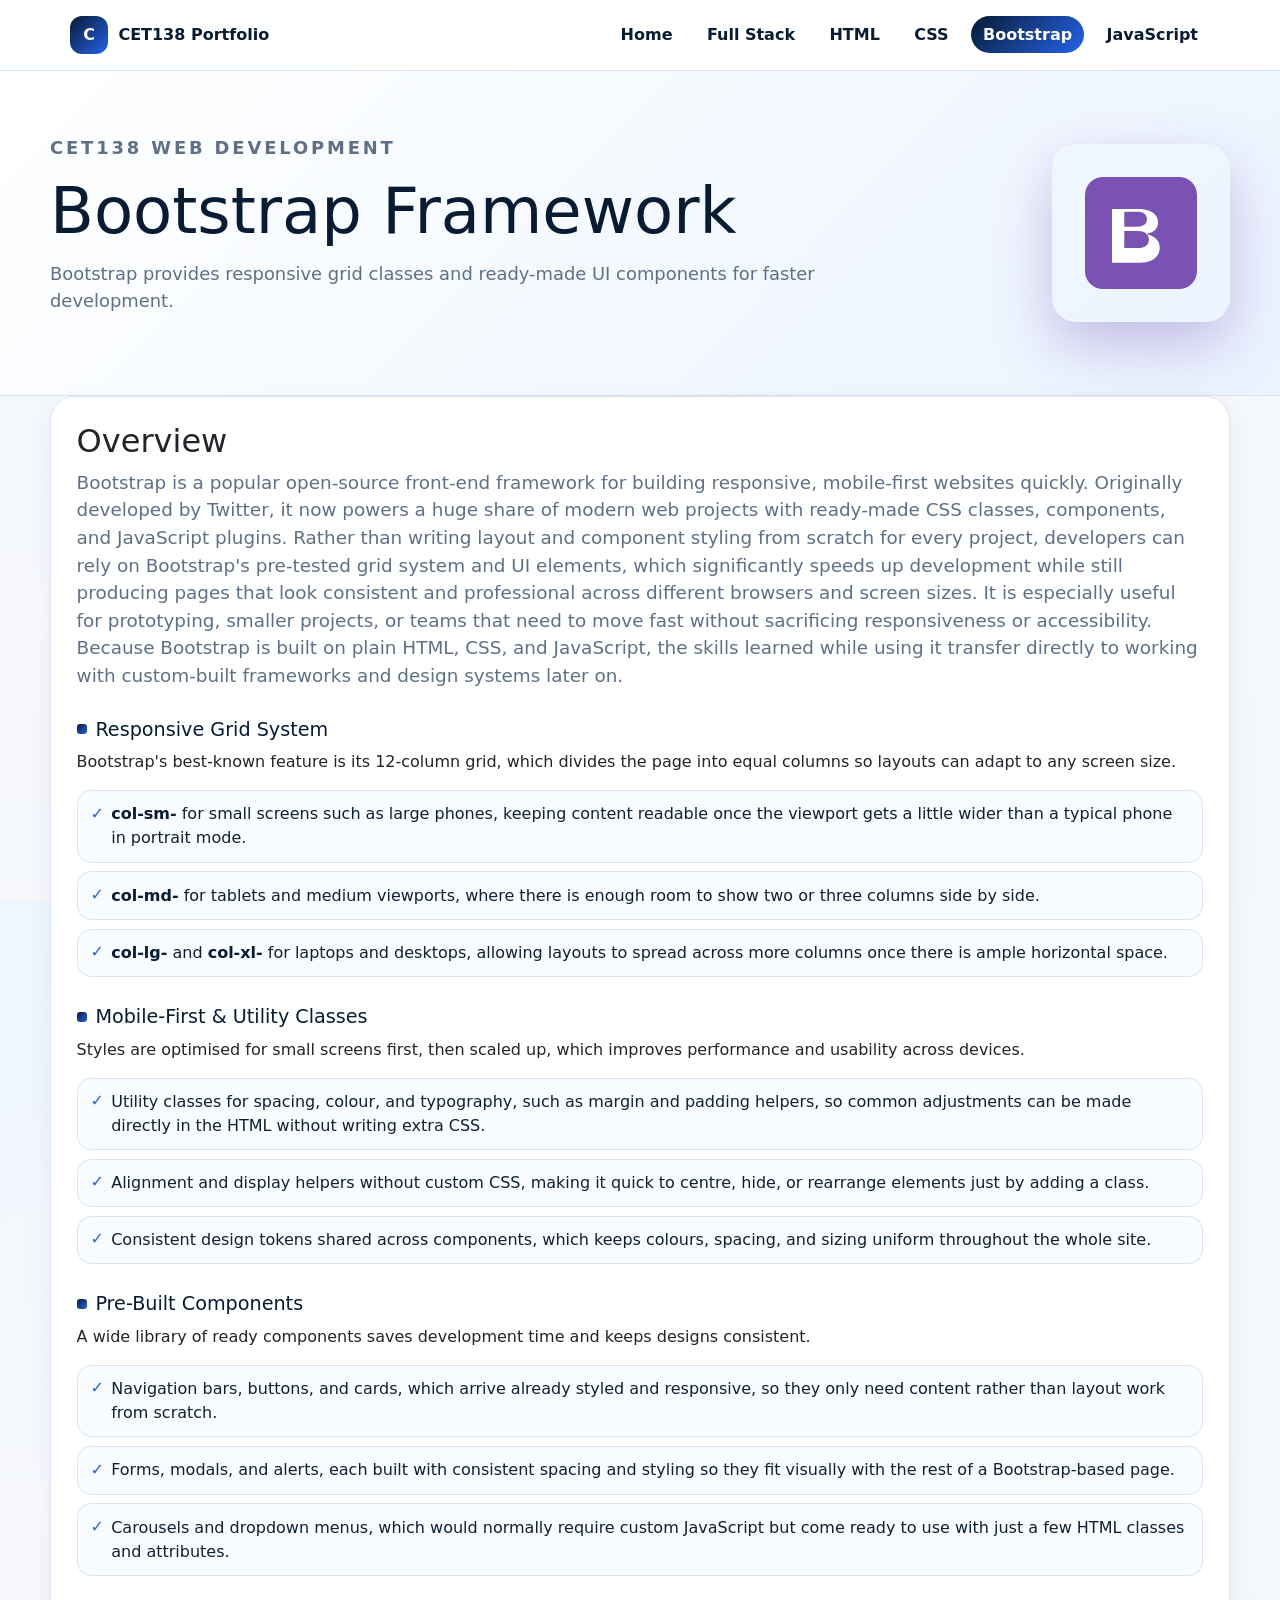
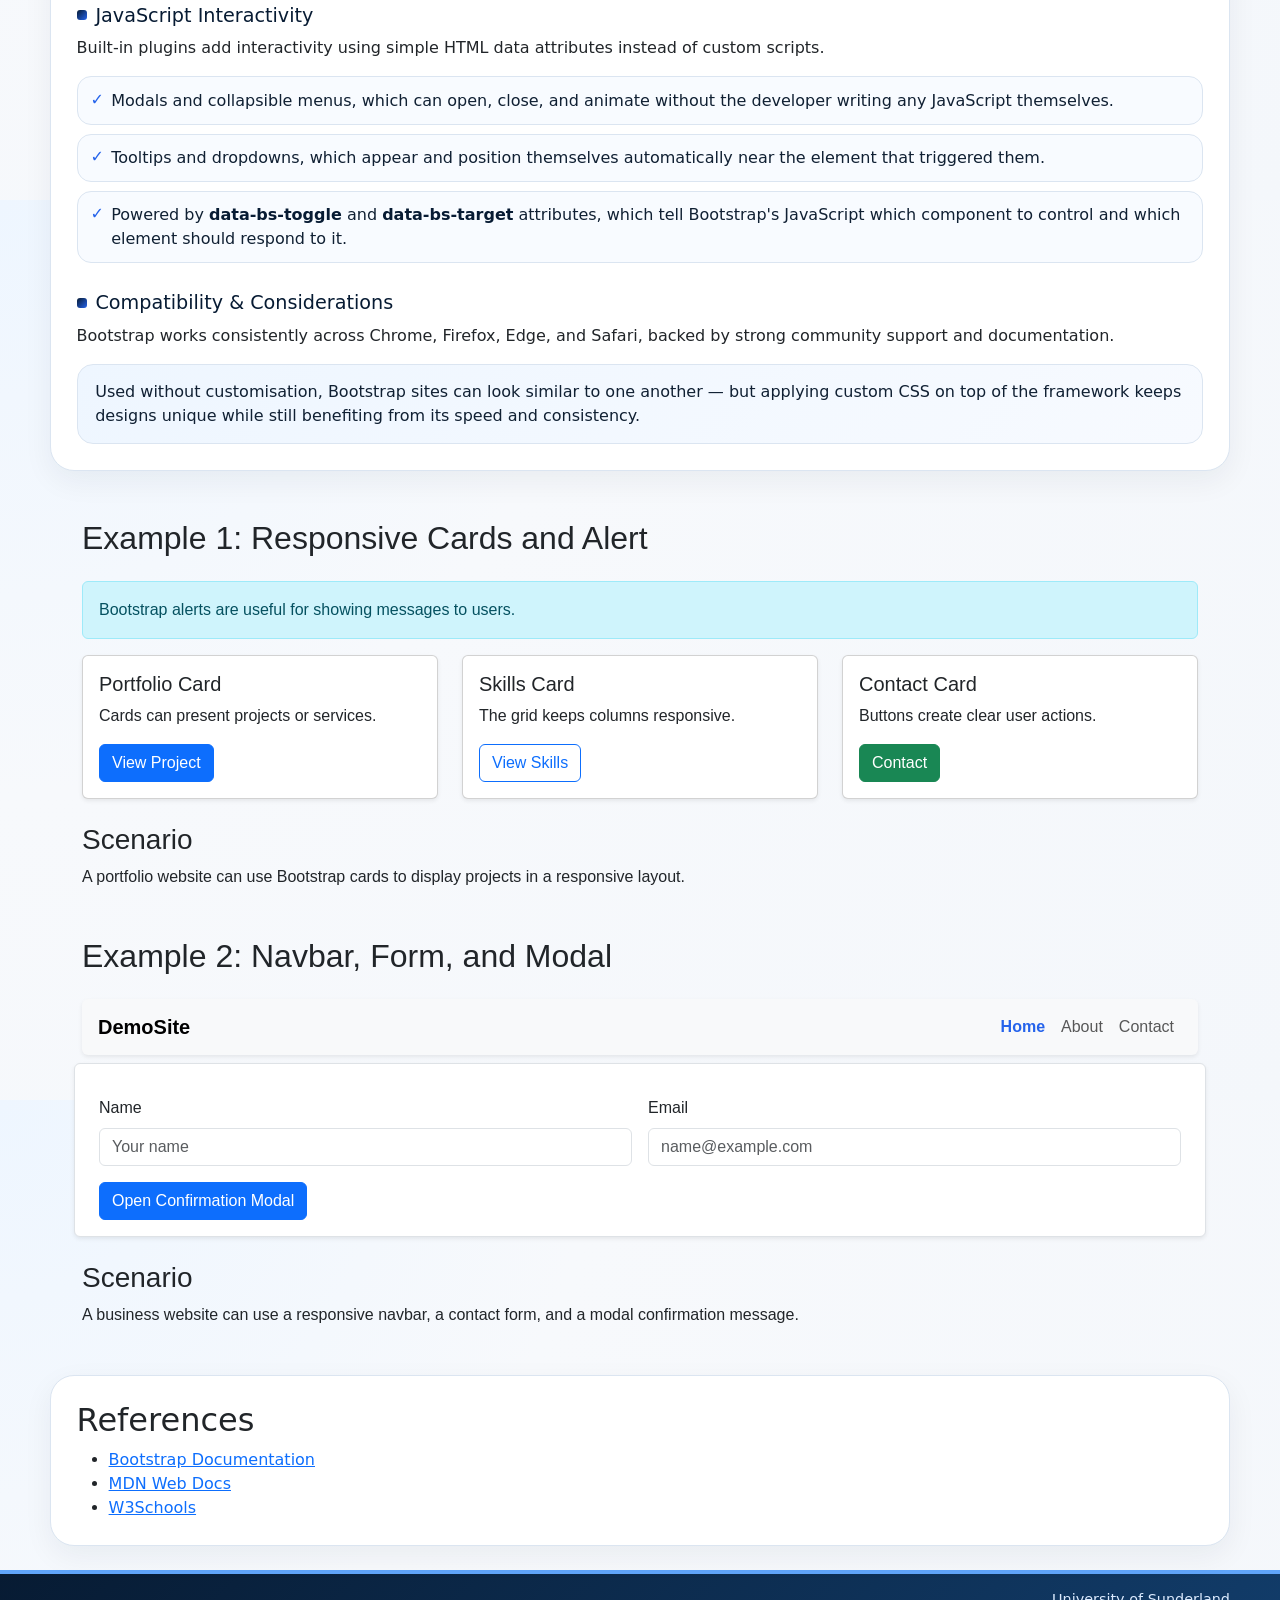
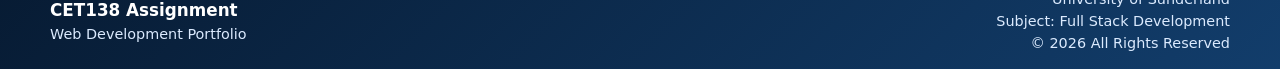
==== bootstrap.html @ c5af8782 "This is the assignment of Full Stack Development" ====
<!DOCTYPE html>
<html lang="en">
<head>
  <title>Bootstrap Framework | CET138 Portfolio</title>
  <meta charset="UTF-8">
<meta name="viewport" content="width=device-width, initial-scale=1.0">
<meta name="description" content="CET138 Web Development portfolio assignment for University of Sunderland.">
<link rel="stylesheet" href="styles.css">
<script defer src="script.js"></script>
  <link href="https://cdn.jsdelivr.net/npm/bootstrap@5.3.3/dist/css/bootstrap.min.css" rel="stylesheet">
  <style>
    /* Scoped to the Bootstrap demo section only — keeps Bootstrap components
       visually consistent with the rest of the site's font, without touching
       styles.css or any other page. !important ensures this overrides
       Bootstrap's own font-family rules on the navbar, buttons, and form
       controls (e.g. .navbar-brand, .nav-link, .btn, .form-control). */
    .container.my-5,
    .container.my-5 * {
      font-family: Inter, Arial, Helvetica, sans-serif !important;
    }

    /* Demo navbar: no underline in any state, plus a clear active-page highlight */
    #demoNavbar .nav-link,
    #demoNavbar .navbar-brand {
      text-decoration: none;
    }
    #demoNavbar .nav-link:hover,
    #demoNavbar .nav-link:focus,
    #demoNavbar .nav-link:active,
    #demoNavbar .navbar-brand:hover,
    #demoNavbar .navbar-brand:focus {
      text-decoration: none;
    }
    #demoNavbar .nav-link.active {
      color: #7952b3;
      font-weight: 700;
    }
  </style>
</head>
<body>
  <header class="site-header">
  <nav class="site-nav" aria-label="Main navigation">
    <a class="brand" href="index.html" aria-label="CET138 Portfolio Home"><span class="brand-mark">C</span><span>CET138 Portfolio</span></a>
    <button class="nav-toggle" aria-expanded="false" aria-controls="primary-nav" aria-label="Open navigation menu"><span></span><span></span><span></span></button>
    <ul id="primary-nav" class="nav-links">
      <li><a href="index.html">Home</a></li>
      <li><a href="fullstack.html">Full Stack</a></li>
      <li><a href="html.html">HTML</a></li>
      <li><a href="css.html">CSS</a></li>
      <li><a href="bootstrap.html">Bootstrap</a></li>
      <li><a href="javascript.html">JavaScript</a></li>
    </ul>
  </nav>
</header>
  <main><section class="page-hero reveal">
  <div class="page-hero-content">
    <p class="kicker">CET138 Web Development</p>
    <h1>Bootstrap Framework</h1>
    <p>Bootstrap provides responsive grid classes and ready-made UI components for faster development.</p>
  </div>
  <div class="tech-card-logo bootstrap-logo" aria-label="Bootstrap logo illustration">
  <svg xmlns="http://www.w3.org/2000/svg" viewBox="0 0 112 112" width="112" height="112">
    <rect width="112" height="112" rx="18" fill="#7952b3"/>
    <path fill="#fff" d="M27 80V32h26.6c4.2 0 7.7.6 10.6 1.7 2.9 1.1 5.1 2.7 6.6 4.7 1.5 2 2.2 4.4 2.2 7.1 0 2.1-.5 4-1.5 5.6s-2.4 2.9-4.2 3.9c-1.8 1-3.9 1.6-6.2 1.9v.5c2.5.1 4.8.8 6.9 2s3.7 2.7 4.9 4.7 1.8 4.2 1.8 6.8c0 2.9-.8 5.5-2.3 7.7-1.5 2.2-3.8 3.9-6.7 5.2-2.9 1.2-6.5 1.9-10.8 1.9H27zm12.3-30.3h12.2c3.4 0 6-.7 7.8-2s2.6-3.2 2.6-5.5c0-2.4-.8-4.2-2.5-5.5-1.7-1.3-4.1-1.9-7.3-1.9H39.3v14.9zm0 21.4h13.3c3.7 0 6.6-.8 8.5-2.3s2.8-3.6 2.8-6.2c0-2.7-1-4.8-2.9-6.3-1.9-1.5-4.8-2.2-8.6-2.2H39.3v17z"/>
  </svg>
</div>
</section>
<section class="content-card reveal"><h2>Overview</h2><p class="overview-lead">Bootstrap is a popular open-source front-end framework for building responsive, mobile-first websites quickly. Originally developed by Twitter, it now powers a huge share of modern web projects with ready-made CSS classes, components, and JavaScript plugins. Rather than writing layout and component styling from scratch for every project, developers can rely on Bootstrap's pre-tested grid system and UI elements, which significantly speeds up development while still producing pages that look consistent and professional across different browsers and screen sizes. It is especially useful for prototyping, smaller projects, or teams that need to move fast without sacrificing responsiveness or accessibility. Because Bootstrap is built on plain HTML, CSS, and JavaScript, the skills learned while using it transfer directly to working with custom-built frameworks and design systems later on.</p><h3 class="overview-sub">Responsive Grid System</h3><p>Bootstrap's best-known feature is its 12-column grid, which divides the page into equal columns so layouts can adapt to any screen size.</p><ul class="overview-list"><li><strong>col-sm-</strong> for small screens such as large phones, keeping content readable once the viewport gets a little wider than a typical phone in portrait mode.</li><li><strong>col-md-</strong> for tablets and medium viewports, where there is enough room to show two or three columns side by side.</li><li><strong>col-lg-</strong> and <strong>col-xl-</strong> for laptops and desktops, allowing layouts to spread across more columns once there is ample horizontal space.</li></ul><h3 class="overview-sub">Mobile-First &amp; Utility Classes</h3><p>Styles are optimised for small screens first, then scaled up, which improves performance and usability across devices.</p><ul class="overview-list"><li>Utility classes for spacing, colour, and typography, such as margin and padding helpers, so common adjustments can be made directly in the HTML without writing extra CSS.</li><li>Alignment and display helpers without custom CSS, making it quick to centre, hide, or rearrange elements just by adding a class.</li><li>Consistent design tokens shared across components, which keeps colours, spacing, and sizing uniform throughout the whole site.</li></ul><h3 class="overview-sub">Pre-Built Components</h3><p>A wide library of ready components saves development time and keeps designs consistent.</p><ul class="overview-list"><li>Navigation bars, buttons, and cards, which arrive already styled and responsive, so they only need content rather than layout work from scratch.</li><li>Forms, modals, and alerts, each built with consistent spacing and styling so they fit visually with the rest of a Bootstrap-based page.</li><li>Carousels and dropdown menus, which would normally require custom JavaScript but come ready to use with just a few HTML classes and attributes.</li></ul><h3 class="overview-sub">JavaScript Interactivity</h3><p>Built-in plugins add interactivity using simple HTML data attributes instead of custom scripts.</p><ul class="overview-list"><li>Modals and collapsible menus, which can open, close, and animate without the developer writing any JavaScript themselves.</li><li>Tooltips and dropdowns, which appear and position themselves automatically near the element that triggered them.</li><li>Powered by <strong>data-bs-toggle</strong> and <strong>data-bs-target</strong> attributes, which tell Bootstrap's JavaScript which component to control and which element should respond to it.</li></ul><h3 class="overview-sub">Compatibility &amp; Considerations</h3><p>Bootstrap works consistently across Chrome, Firefox, Edge, and Safari, backed by strong community support and documentation.</p><div class="overview-note">Used without customisation, Bootstrap sites can look similar to one another — but applying custom CSS on top of the framework keeps designs unique while still benefiting from its speed and consistency.</div></section>
<section class="container my-5 reveal"><h2 class="mb-4">Example 1: Responsive Cards and Alert</h2><div class="alert alert-info" role="alert">Bootstrap alerts are useful for showing messages to users.</div><div class="row g-4"><div class="col-md-4"><div class="card h-100 shadow-sm"><div class="card-body"><h3 class="h5">Portfolio Card</h3><p>Cards can present projects or services.</p><a class="btn btn-primary" href="#">View Project</a></div></div></div><div class="col-md-4"><div class="card h-100 shadow-sm"><div class="card-body"><h3 class="h5">Skills Card</h3><p>The grid keeps columns responsive.</p><a class="btn btn-outline-primary" href="#">View Skills</a></div></div></div><div class="col-md-4"><div class="card h-100 shadow-sm"><div class="card-body"><h3 class="h5">Contact Card</h3><p>Buttons create clear user actions.</p><a class="btn btn-success" href="#">Contact</a></div></div></div></div><h3 class="mt-4">Scenario</h3><p>A portfolio website can use Bootstrap cards to display projects in a responsive layout.</p></section>
<section class="container my-5 reveal"><h2 class="mb-4">Example 2: Navbar, Form, and Modal</h2><nav class="navbar navbar-expand-lg bg-body-tertiary rounded shadow-sm px-3 mb-4"><a class="navbar-brand fw-bold" href="#">DemoSite</a><button class="navbar-toggler" type="button" data-bs-toggle="collapse" data-bs-target="#demoNavbar" aria-controls="demoNavbar" aria-expanded="false" aria-label="Toggle navigation"><span class="navbar-toggler-icon"></span></button><div class="collapse navbar-collapse" id="demoNavbar"><ul class="navbar-nav ms-auto"><li class="nav-item"><a class="nav-link active" href="#">Home</a></li><li class="nav-item"><a class="nav-link" href="#">About</a></li><li class="nav-item"><a class="nav-link" href="#">Contact</a></li></ul></div></nav><form class="row g-3 bg-white border rounded shadow-sm p-3 mb-4"><div class="col-md-6"><label class="form-label" for="bsName">Name</label><input class="form-control" id="bsName" type="text" placeholder="Your name"></div><div class="col-md-6"><label class="form-label" for="bsEmail">Email</label><input class="form-control" id="bsEmail" type="email" placeholder="name@example.com"></div><div class="col-12"><button type="button" class="btn btn-primary" data-bs-toggle="modal" data-bs-target="#portfolioModal">Open Confirmation Modal</button></div></form><div class="modal fade" id="portfolioModal" tabindex="-1" aria-labelledby="portfolioModalLabel" aria-hidden="true"><div class="modal-dialog modal-dialog-centered"><div class="modal-content"><div class="modal-header"><h3 class="modal-title fs-5" id="portfolioModalLabel">Form Confirmation</h3><button type="button" class="btn-close" data-bs-dismiss="modal" aria-label="Close"></button></div><div class="modal-body">The modal opens correctly using Bootstrap data attributes and Bootstrap JavaScript.</div><div class="modal-footer"><button type="button" class="btn btn-secondary" data-bs-dismiss="modal">Close</button><button type="button" class="btn btn-primary" data-bs-dismiss="modal">Save</button></div></div></div></div><h3 class="mt-4">Scenario</h3><p>A business website can use a responsive navbar, a contact form, and a modal confirmation message.</p></section><section class="content-card reveal references"><h2>References</h2><ul><li><a href="https://getbootstrap.com/docs/5.3/getting-started/introduction/" target="_blank" rel="noopener">Bootstrap Documentation</a></li><li><a href="https://developer.mozilla.org/" target="_blank" rel="noopener">MDN Web Docs</a></li><li><a href="https://www.w3schools.com/" target="_blank" rel="noopener">W3Schools</a></li></ul></section></main>
  <footer class="footer">
  <div class="footer-inner">
    <div>
      <strong>CET138 Assignment</strong>
      <span>Web Development Portfolio</span>
    </div>
    <div class="footer-meta">
      <span>University of Sunderland</span>
      <span>Subject: Full Stack Development</span>
      <span>© 2026 All Rights Reserved</span>
    </div>
  </div>
</footer>
  <script src="https://cdn.jsdelivr.net/npm/bootstrap@5.3.3/dist/js/bootstrap.bundle.min.js"></script>
  <script>
    // Scoped to the demo Bootstrap navbar only: highlights whichever link
    // the user clicks as the "active" page, so it's always clear which one
    // is currently selected.
    (function () {
      var demoNav = document.getElementById('demoNavbar');
      if (!demoNav) return;
      var links = demoNav.querySelectorAll('.nav-link');
      links.forEach(function (link) {
        link.addEventListener('click', function (e) {
          e.preventDefault();
          links.forEach(function (l) { l.classList.remove('active'); });
          link.classList.add('active');
        });
      });
    })();
  </script>
</body>
</html>
---- styles.css ----
/* CET138 Portfolio - clean, responsive, and assignment-ready CSS */
:root{--navy:#071b33;--ink:#102033;--blue:#2563eb;--sky:#eaf3ff;--bg:#f4f7fb;--card:#ffffff;--muted:#5f7086;--border:#dbe5f1;--shadow:0 20px 50px rgba(7,27,51,.12);--radius:24px}*{box-sizing:border-box}html{height:100%;scroll-behavior:smooth}body{min-height:100vh;margin:0;display:flex;flex-direction:column;font-family:Inter,Arial,Helvetica,sans-serif;background:radial-gradient(circle at top left,#eef6ff 0,#f7f9fc 38%,#f4f7fb 100%);color:var(--ink);line-height:1.65;overflow-x:hidden}main{flex:1}a{color:var(--blue);text-decoration:none}.site-header{position:sticky;top:0;z-index:100;background:rgba(255,255,255,.92);border-bottom:1px solid var(--border);backdrop-filter:blur(14px)}.site-nav{max-width:1180px;margin:auto;display:flex;justify-content:space-between;align-items:center;padding:1rem 1.25rem}.brand{display:flex;align-items:center;gap:.65rem;color:var(--navy);font-weight:900;text-decoration:none}.brand:hover,.brand:focus,.brand:active{text-decoration:none;color:var(--navy)}.brand-mark{width:38px;height:38px;border-radius:12px;display:grid;place-items:center;background:linear-gradient(135deg,var(--navy),var(--blue));color:#fff}.nav-links{display:flex;gap:.65rem;list-style:none;margin:0;padding:0}.nav-links a{font-weight:800;color:var(--navy);padding:.55rem .75rem;border-radius:999px;text-decoration:none}.nav-links a:hover,.nav-links a:focus{background:var(--sky);text-decoration:none}.nav-links a.active{background:linear-gradient(135deg,var(--navy),var(--blue));color:#fff;text-decoration:none}.nav-links a.active:hover,.nav-links a.active:focus{background:linear-gradient(135deg,var(--navy),var(--blue));text-decoration:none}.nav-toggle{display:none;background:none;border:0;cursor:pointer}.nav-toggle span{display:block;width:26px;height:3px;background:var(--navy);margin:5px;border-radius:5px}.home-hero{min-height:calc(100vh - 142px);display:grid;place-items:center;padding:3rem 1.25rem}.home-panel{max-width:950px;text-align:center;background:rgba(255,255,255,.88);border:1px solid var(--border);border-radius:32px;box-shadow:var(--shadow);padding:clamp(2rem,5vw,4rem)}.kicker{text-transform:uppercase;letter-spacing:.16em;font-weight:900;color:var(--blue);font-size:.78rem}.home-panel h1,.page-hero h1{font-size:clamp(2.25rem,5vw,4.4rem);line-height:1.05;margin:.4rem 0 1rem;color:var(--navy)}.home-panel p,.page-hero p{font-size:1.12rem;color:var(--muted)}.hero-actions{display:flex;justify-content:center;gap:1rem;flex-wrap:wrap;margin-top:1.4rem}.btn{display:inline-flex;align-items:center;justify-content:center;border:0;border-radius:999px;padding:.9rem 1.25rem;font-weight:900;cursor:pointer}.primary{background:linear-gradient(135deg,var(--navy),var(--blue));color:#fff;box-shadow:0 14px 30px rgba(37,99,235,.22)}.secondary{background:#e8eef8;color:var(--navy)}.page-hero{max-width:none;padding:4rem max(1.25rem,calc((100vw - 1180px)/2));display:grid;grid-template-columns:1fr auto;gap:2rem;align-items:center;background:linear-gradient(135deg,#ffffff,#eaf3ff);border-bottom:1px solid var(--border)}.page-hero-content{max-width:820px}.tech-card-logo{width:178px;height:178px;display:grid;place-items:center;position:relative}.html-logo{background:#f15b2a;border-radius:24px;box-shadow:var(--shadow)}.logo-text{font-size:1.7rem;color:#fff;font-weight:900;letter-spacing:.05em;margin-top:.85rem}.html-logo svg,.css-logo svg{width:120px;height:124px}.html-bg,.html-side{fill:#fff}.html-five{fill:#f15b2a}.css-logo{background:transparent;border-radius:0;box-shadow:none;border:none}.bootstrap-logo{box-shadow:0 22px 55px rgba(121,82,179,.35);border-radius:24px}.js-logo{align-items:end;justify-items:end;background:#f7df1e;border-radius:16px;box-shadow:var(--shadow);padding:1rem}.js-logo span{font-size:4.4rem;font-weight:900;color:#1f2937}.fs-logo{border-radius:28px;background:linear-gradient(135deg,var(--navy),var(--blue));color:#fff;box-shadow:var(--shadow)}.fs-logo span{font-size:4rem;font-weight:900}.content-card{max-width:1180px;margin:0 auto 1.5rem;padding:1.6rem;background:var(--card);border:1px solid var(--border);border-radius:var(--radius);box-shadow:0 10px 30px rgba(7,27,51,.06)}h2{font-size:clamp(1.45rem,3vw,2.15rem);color:var(--navy);margin-top:0}h3{color:#123d6b}.architecture{display:flex;justify-content:center;align-items:center;gap:1rem;flex-wrap:wrap;margin:1rem 0}.architecture div{padding:1rem 1.2rem;border-radius:16px;background:var(--navy);color:#fff;font-weight:900}.architecture span{font-size:1.7rem;color:var(--blue);font-weight:900}.card-grid{display:grid;grid-template-columns:repeat(auto-fit,minmax(230px,1fr));gap:1rem;margin-top:1rem}.topic-card{background:#f8fbff;border:1px solid var(--border);border-radius:18px;padding:1rem}.status{color:var(--muted);margin-top:1rem}.semantic-demo{border:1px solid var(--border);border-radius:20px;overflow:hidden;background:#f8fbff}.semantic-demo header,.semantic-demo footer{background:var(--navy);color:#fff;padding:1rem}.semantic-demo nav{display:flex;gap:1rem;flex-wrap:wrap}.semantic-demo nav a{color:#dbeafe}.semantic-demo main{display:grid;grid-template-columns:2fr 1fr;gap:1rem;padding:1rem}.semantic-demo article,.semantic-demo aside{background:#fff;border-radius:16px;padding:1rem}.example-header{display:flex;justify-content:space-between;align-items:center;gap:1rem;flex-wrap:wrap}.badge-row{display:flex;gap:.6rem}.badge{width:54px;height:54px;border-radius:16px;display:grid;place-items:center;color:white;font-weight:900;box-shadow:0 12px 26px rgba(7,27,51,.12)}.html-badge{background:#f15b2a}.css-badge{background:#0878bd}.js-badge{background:#f7df1e;color:#1f2937}.modern-form,.todo-form{display:grid;gap:1rem}.modern-form{background:linear-gradient(180deg,#fff,#f8fbff);border:1px solid var(--border);border-radius:22px;padding:1.3rem}.form-grid{display:grid;grid-template-columns:repeat(2,minmax(0,1fr));gap:1rem}.form-group{display:grid;gap:.4rem}.form-demo label,.todo-form label{font-weight:800;color:var(--navy)}.form-demo input,.form-demo select,.todo-form input{width:100%;border:1px solid var(--border);border-radius:14px;padding:.9rem;background:#fff}.form-demo input:focus,.form-demo select:focus,.todo-form input:focus{outline:0;border-color:var(--blue);box-shadow:0 0 0 4px rgba(37,99,235,.14)}.choice-card{border:1px solid var(--border);border-radius:18px;padding:1rem;background:#f8fbff;display:grid;gap:.7rem}.choice-card legend{font-weight:900;color:var(--navy);padding:0 .35rem}.option-row{display:flex!important;align-items:center;gap:.65rem;background:#fff;border:1px solid var(--border);border-radius:14px;padding:.75rem .85rem}.option-row input{width:auto!important;margin:0;accent-color:var(--blue)}.form-submit{width:100%}.flex-demo{display:flex;gap:1rem;flex-wrap:wrap}.flex-demo article{flex:1 1 230px;padding:1.25rem;border-radius:20px;background:linear-gradient(135deg,#edf6ff,#fff);border:1px solid var(--border)}.grid-gallery{display:grid;grid-template-columns:repeat(auto-fit,minmax(160px,1fr));gap:1rem}.grid-gallery div{min-height:125px;border-radius:20px;display:grid;place-items:center;background:linear-gradient(135deg,#dbeafe,#fff);border:1px solid var(--border);font-weight:900;color:var(--navy)}.input-row{display:flex;gap:.8rem}.todo-list{list-style:none;padding:0;display:grid;gap:.7rem}.todo-list li{display:flex;justify-content:space-between;align-items:center;gap:.8rem;border:1px solid var(--border);background:#f8fbff;border-radius:16px;padding:.8rem}.todo-list .done{text-decoration:line-through;color:var(--muted)}.weather-section{background:linear-gradient(180deg,#fff,#eef7ff)}.weather-button{border:0;border-radius:16px;padding:1rem 1.35rem;background:linear-gradient(135deg,var(--navy),var(--blue));color:#fff;font-weight:900;box-shadow:0 14px 28px rgba(37,99,235,.22);cursor:pointer}.weather-card{margin-top:1rem;padding:1.25rem;border-radius:18px;background:#fff;border:1px solid var(--border);box-shadow:0 12px 30px rgba(7,27,51,.08);display:block;max-width:320px}.references ul{margin-bottom:0}.footer{margin-top:auto;background:linear-gradient(135deg,#071b33,#123d6b);color:#fff;border-top:4px solid #60a5fa;padding:.95rem 1.25rem}.footer-inner{max-width:1180px;margin:auto;display:flex;justify-content:space-between;align-items:center;gap:1rem;flex-wrap:wrap}.footer strong{display:block;font-size:1.05rem}.footer span{display:block;color:#dbeafe;font-size:.9rem}.footer-meta{text-align:right}.reveal{opacity:0;transform:translateY(22px);transition:opacity .7s ease,transform .7s ease}.reveal.visible{opacity:1;transform:translateY(0)}@media(max-width:820px){.nav-toggle{display:block}.nav-links{display:none;position:absolute;top:72px;right:1rem;left:1rem;flex-direction:column;background:#fff;border:1px solid var(--border);border-radius:20px;box-shadow:var(--shadow);padding:1rem}.nav-links.open{display:flex}.page-hero{grid-template-columns:1fr}.tech-card-logo{width:140px;height:140px}.form-grid,.semantic-demo main{grid-template-columns:1fr}.input-row{flex-direction:column}.footer-inner,.footer-meta{text-align:center;justify-content:center}}
/* Bootstrap section: keep typography consistent with the rest of the site */
.container,.container .navbar,.container .navbar-brand,.container .nav-link,.container .form-control,.container .form-label,.container .btn,.container .modal-content,.container .alert,.container .card{font-family:Inter,Arial,Helvetica,sans-serif!important}
/* Bootstrap demo navbar: no underline in any state, plus active-link highlight */
.navbar .nav-link,.navbar-brand{text-decoration:none}
.navbar .nav-link:hover,.navbar .nav-link:focus,.navbar .nav-link:active,.navbar-brand:hover,.navbar-brand:focus{text-decoration:none}
.navbar .nav-link.active{text-decoration:none;font-weight:700;color:var(--blue)!important}
/* Overview section: scannable layout with lead text, subheadings, and bullet lists */
.overview-lead{font-size:1.15rem;color:var(--muted);margin-top:.25rem}
.content-card h3.overview-sub{font-size:1.2rem;color:var(--navy);margin:1.75rem 0 .6rem;display:flex;align-items:center;gap:.55rem}
.content-card h3.overview-sub::before{content:"";width:10px;height:10px;border-radius:3px;background:linear-gradient(135deg,var(--navy),var(--blue));display:inline-block;flex-shrink:0}
.overview-list{margin:.4rem 0 1rem;padding:0;list-style:none;display:grid;gap:.55rem}
.overview-list li{position:relative;padding:.7rem .9rem .7rem 2.1rem;background:#f8fbff;border:1px solid var(--border);border-radius:14px;color:var(--ink)}
.overview-list li::before{content:"✓";position:absolute;left:.8rem;top:.65rem;color:var(--blue);font-weight:900}
.overview-list li strong{color:var(--navy)}
.overview-note{margin:1rem 0 0;padding:.95rem 1.1rem;border-radius:16px;background:linear-gradient(135deg,#eef6ff,#f7faff);border:1px solid var(--border);color:var(--ink)}
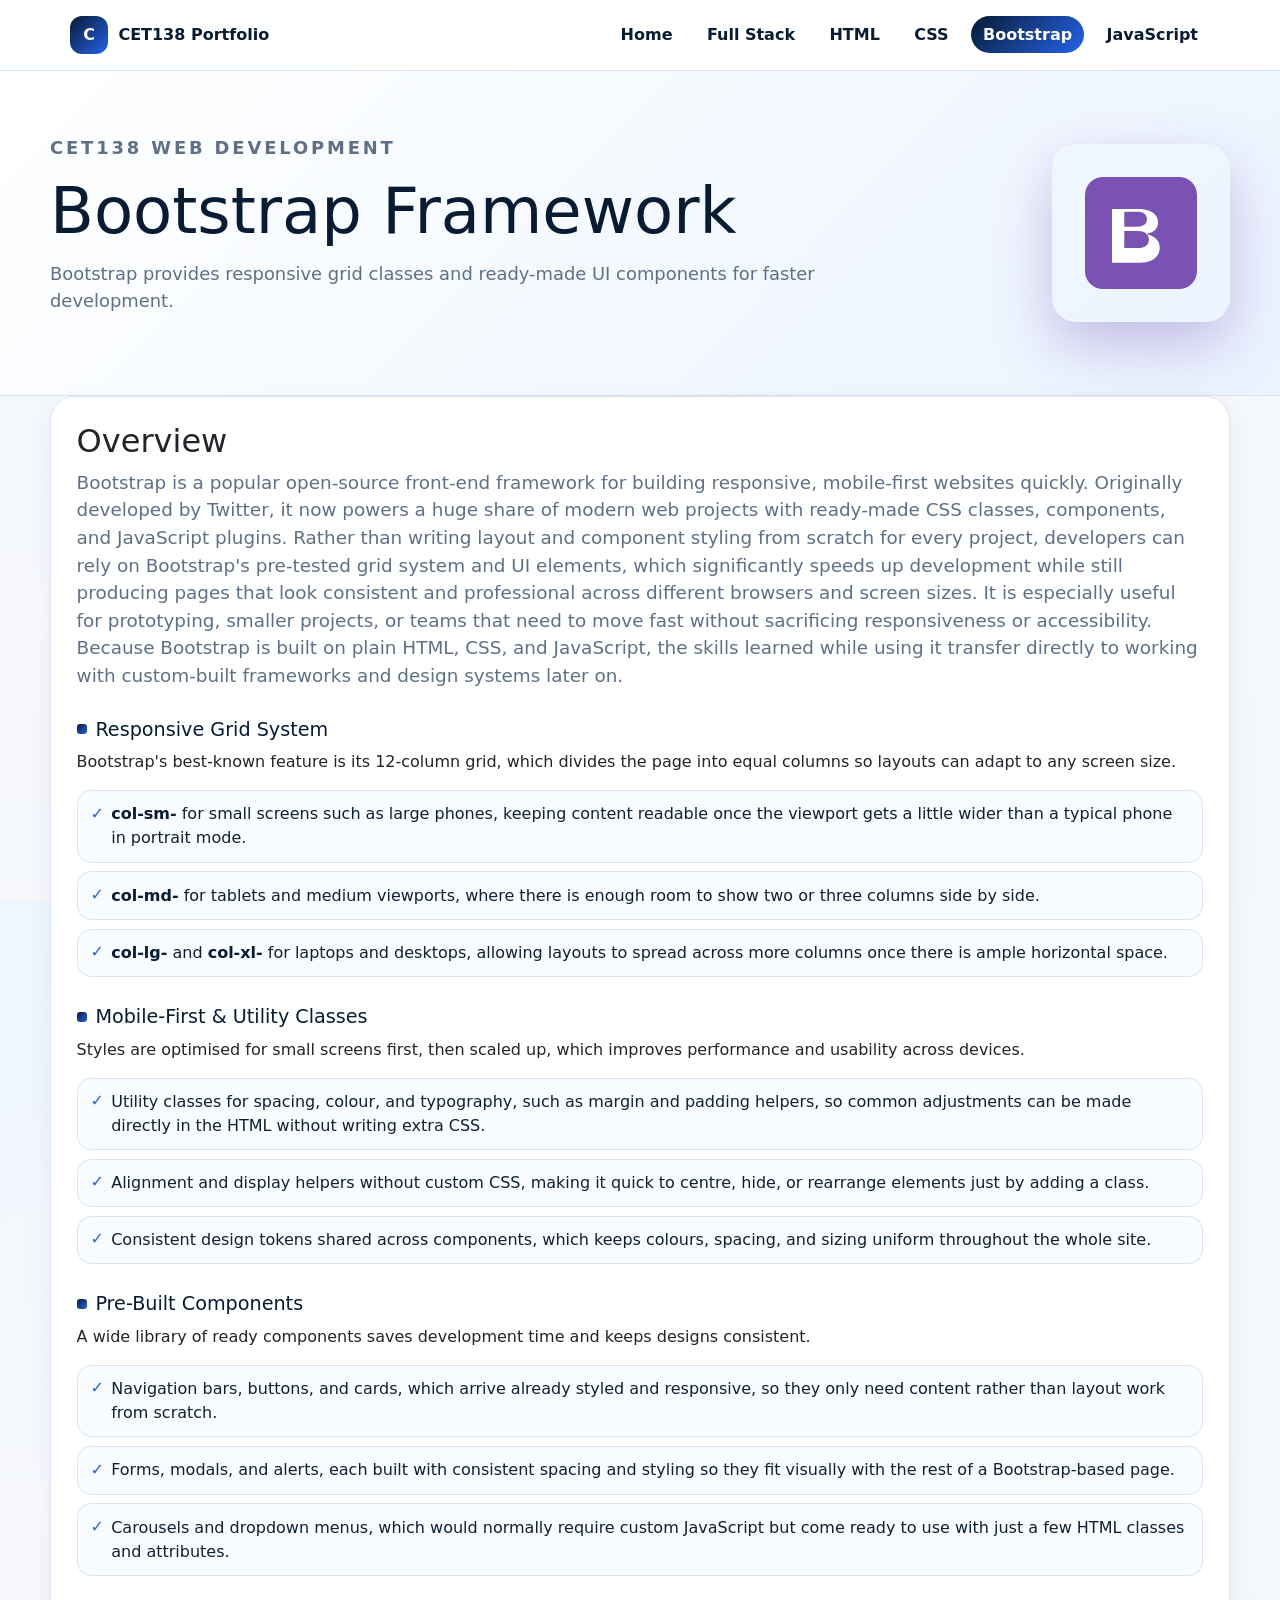
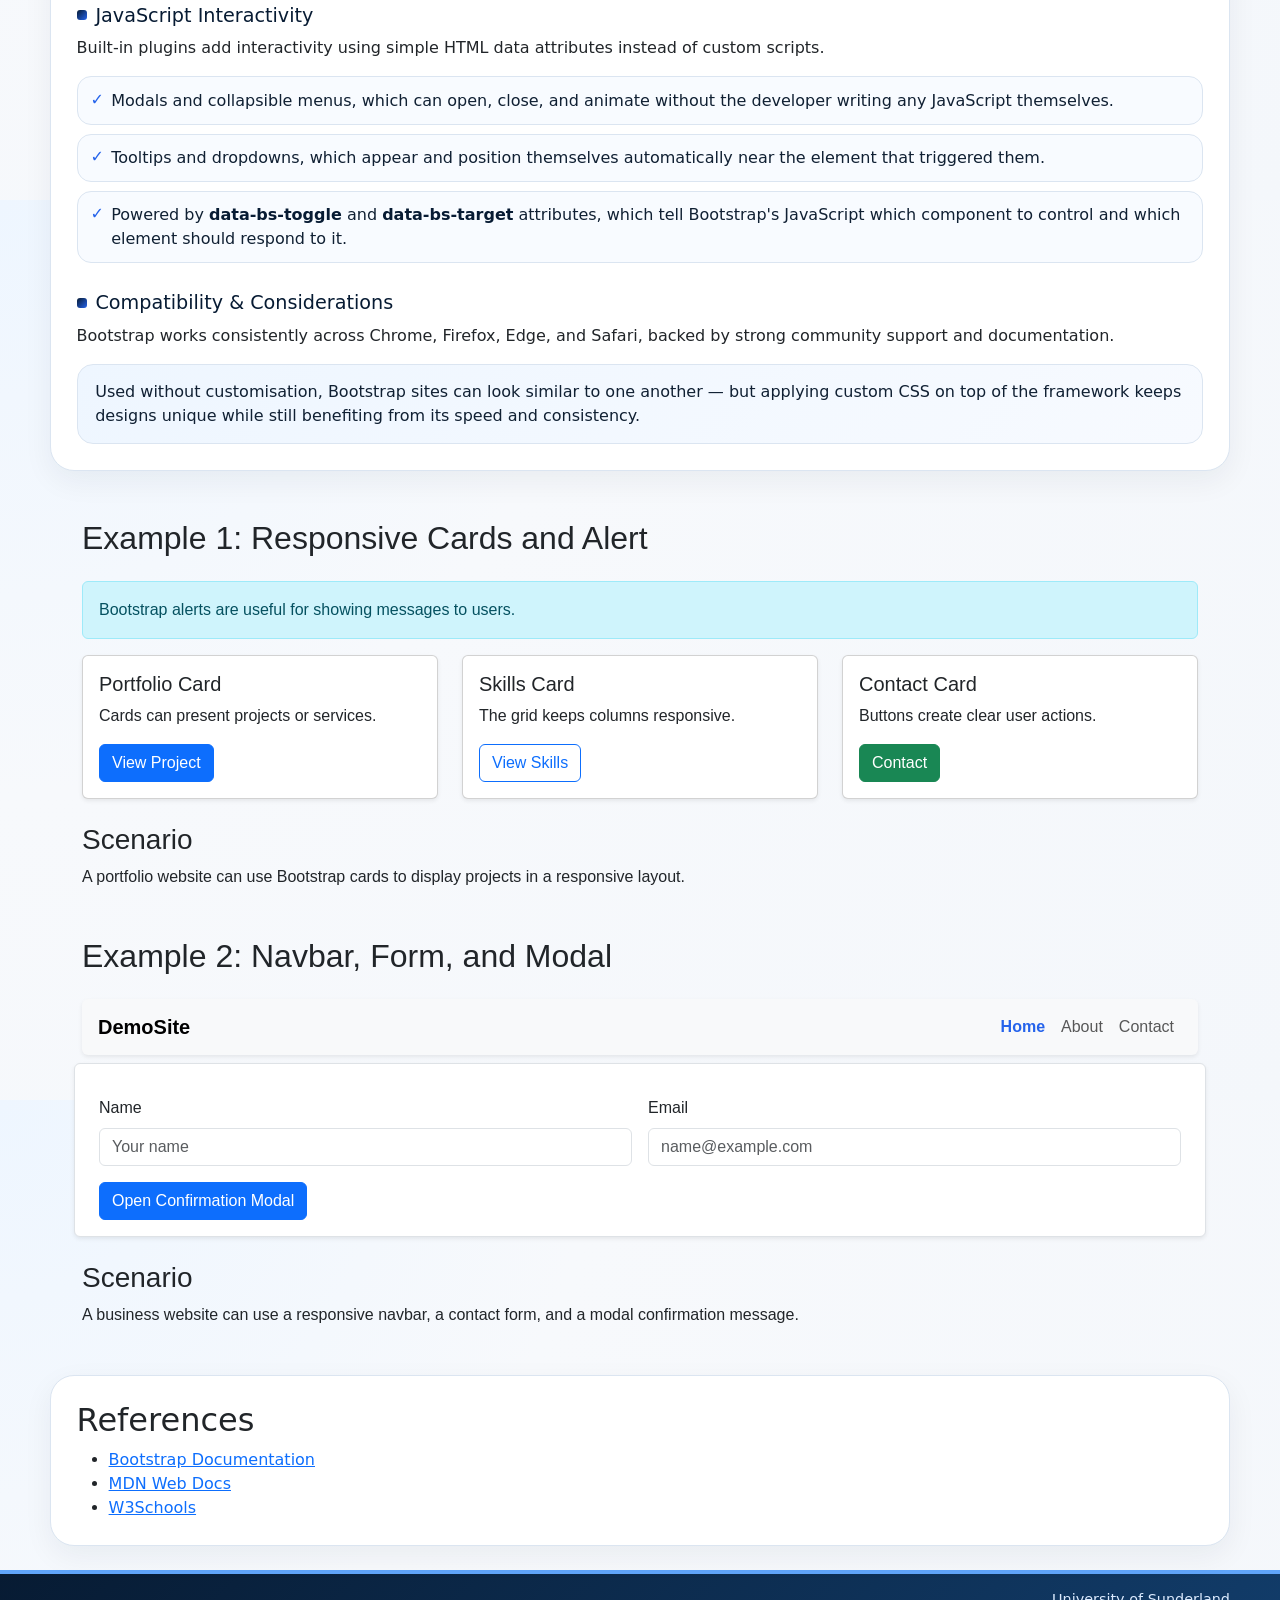
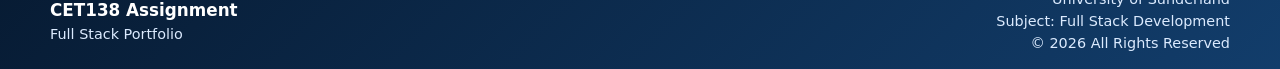
==== commit dbeee6a7: "CET-138 Full Stack Development" ====
--- a/bootstrap.html
+++ b/bootstrap.html
@@ -72,7 +72,7 @@
   <div class="footer-inner">
     <div>
       <strong>CET138 Assignment</strong>
-      <span>Web Development Portfolio</span>
+      <span>Full Stack Portfolio</span>
     </div>
     <div class="footer-meta">
       <span>University of Sunderland</span>
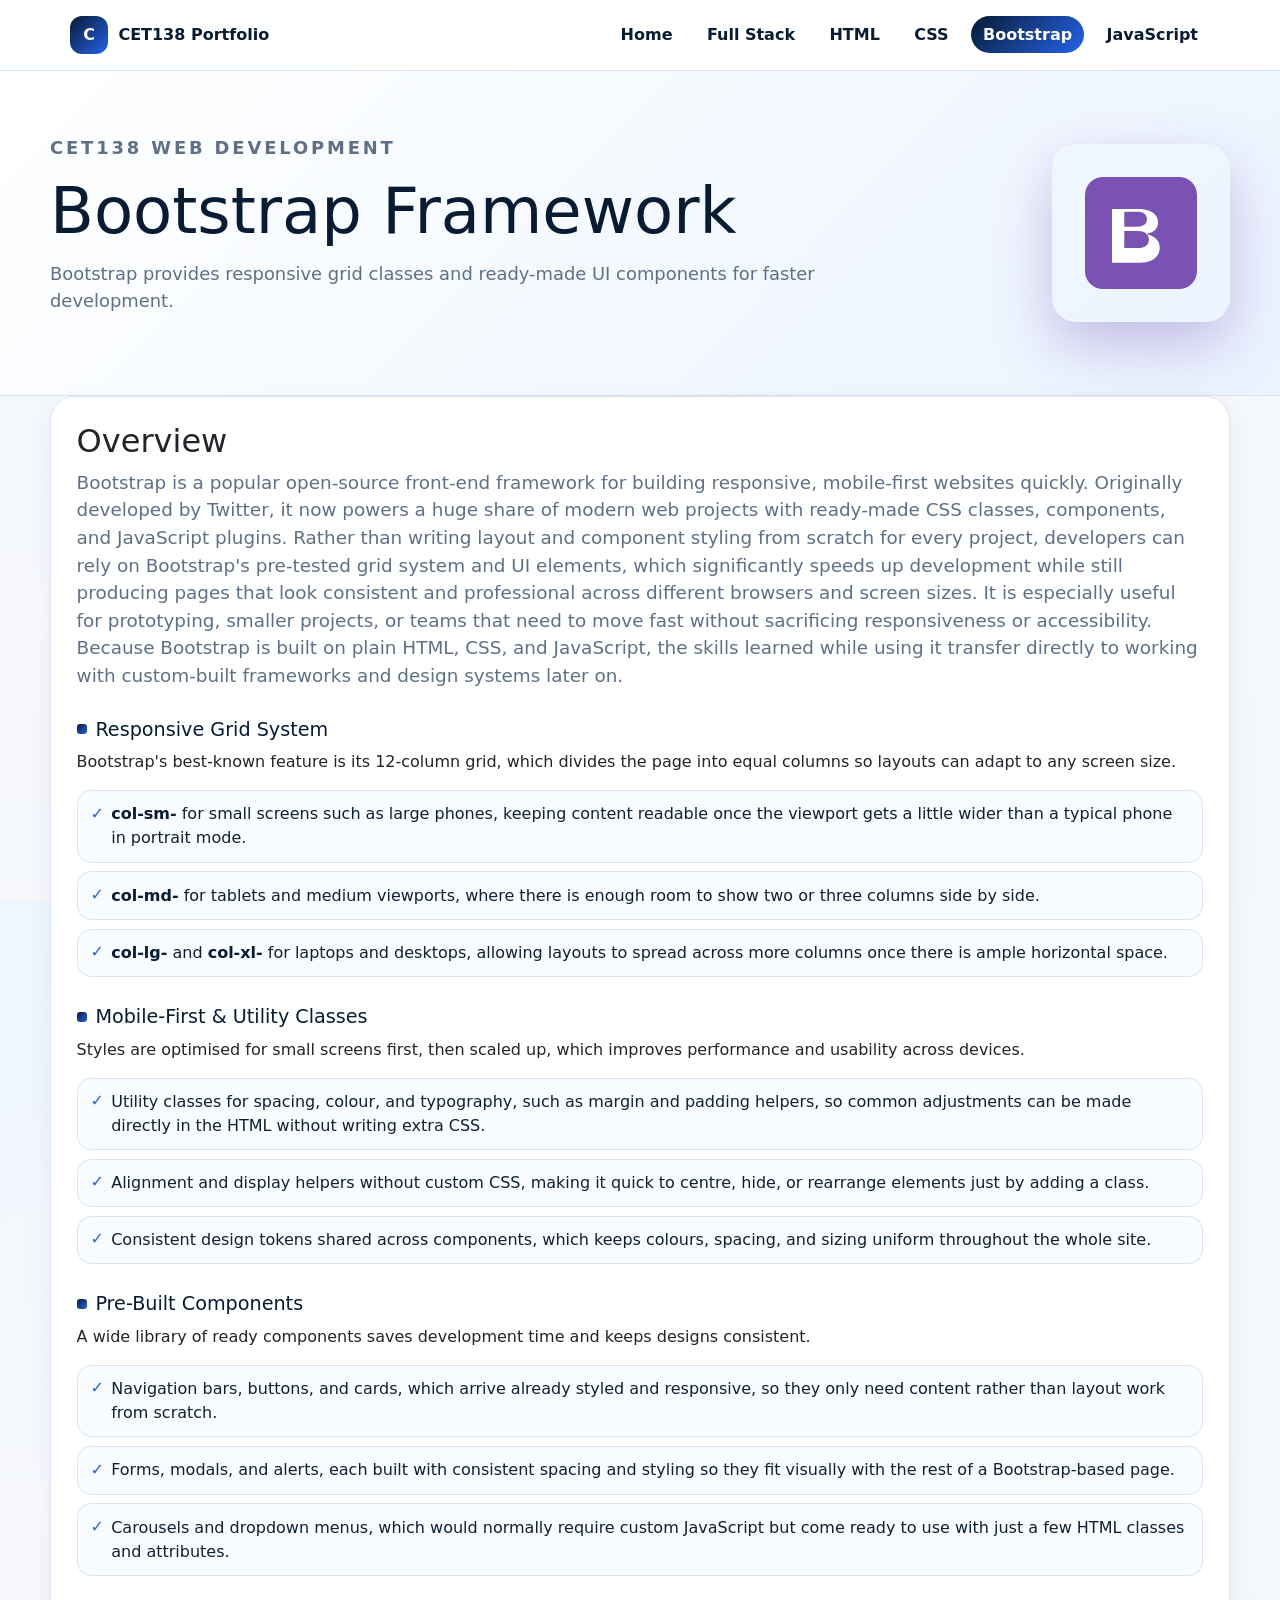
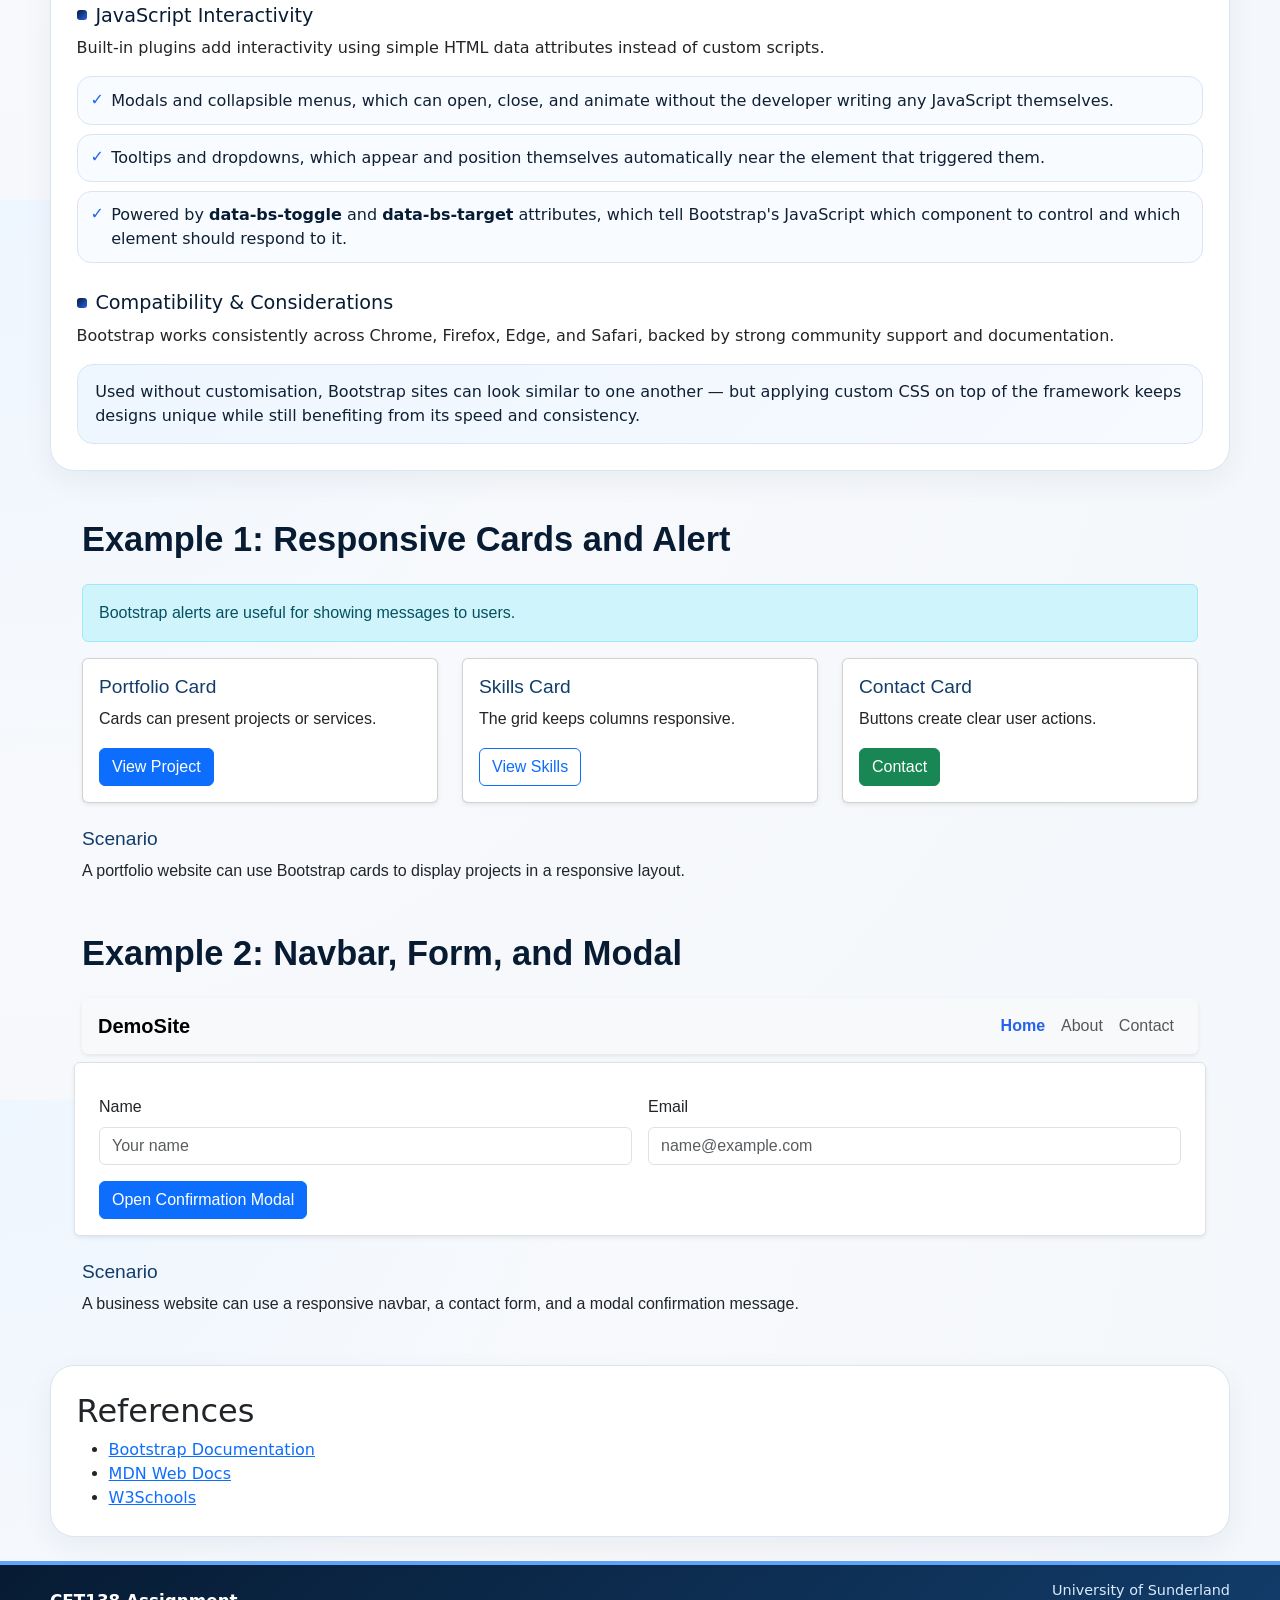
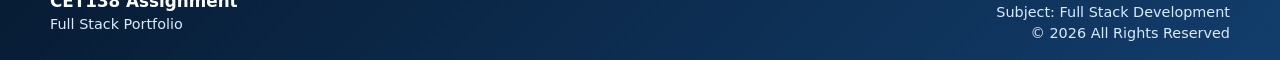
==== commit 3e08421f: "This is a assignment of Full Stack Development" ====
--- a/bootstrap.html
+++ b/bootstrap.html
@@ -17,6 +17,24 @@
     .container.my-5,
     .container.my-5 * {
       font-family: Inter, Arial, Helvetica, sans-serif !important;
+    }
+
+    /* Match this section's heading/paragraph sizes to the rest of the site.
+       Bootstrap's own h2/h3 font-size rules load after styles.css and would
+       otherwise override the site's design-system sizes, so !important is
+       used to restore them just within this demo section. */
+    .container.my-5 h2 {
+      font-size: clamp(1.45rem, 3vw, 2.15rem) !important;
+      color: var(--navy) !important;
+      font-weight: 700 !important;
+    }
+    .container.my-5 h3 {
+      font-size: 1.2rem !important;
+      color: #123d6b !important;
+    }
+    .container.my-5 p {
+      font-size: 1rem !important;
+      line-height: 1.65 !important;
     }
 
     /* Demo navbar: no underline in any state, plus a clear active-page highlight */
